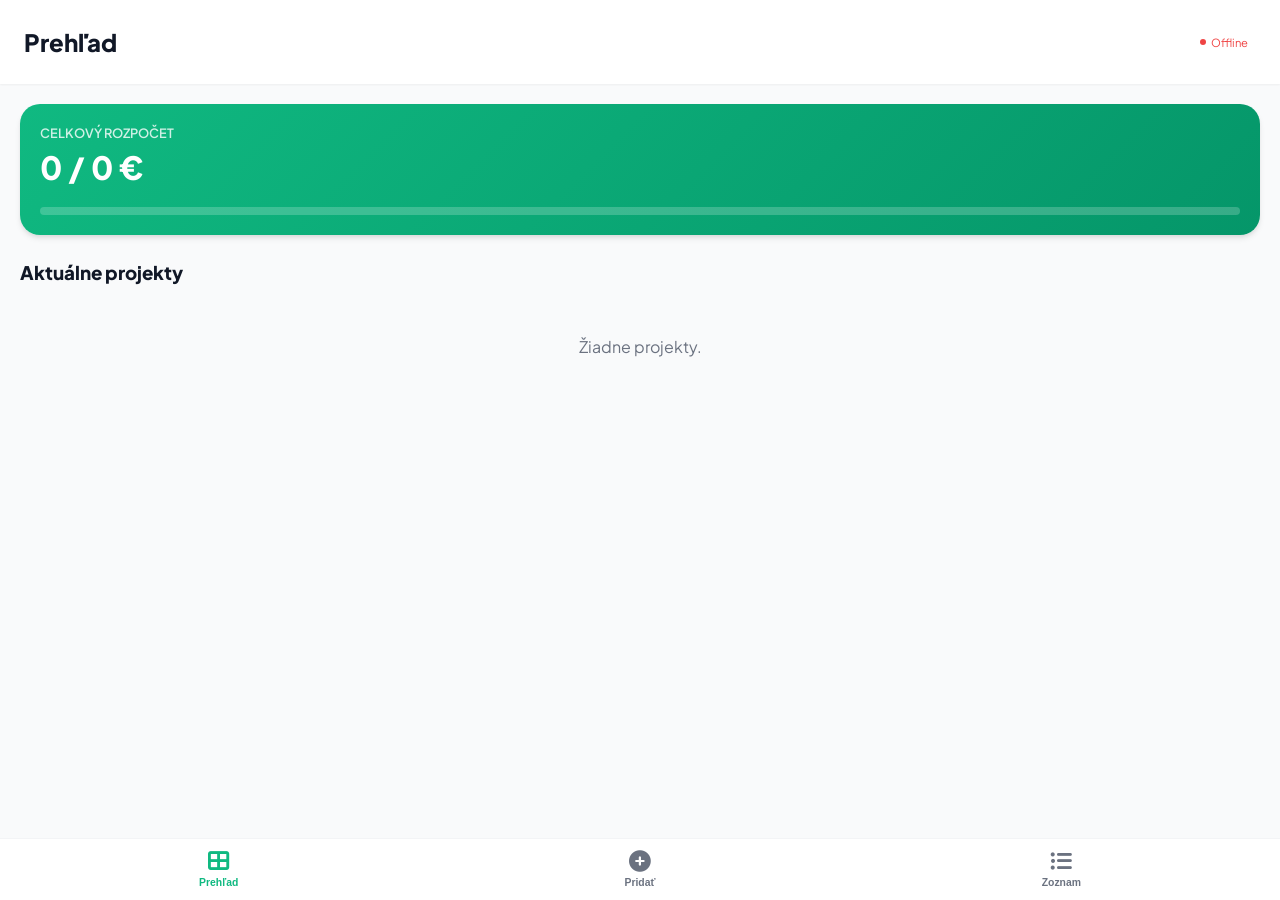
==== mobile/index.html @ d8641b3e "feat: implementácia inteligentnej synchronizácie a pridávanie úloh v mobile" ====
<!DOCTYPE html>
<html lang="sk">
<head>
    <meta charset="UTF-8">
    <meta name="viewport" content="width=device-width, initial-scale=1.0, maximum-scale=1.0, user-scalable=no, viewport-fit=cover">
    <title>ProjectTracker Mobile</title>
    
    <!-- PWA / iOS Meta Tags -->
    <meta name="apple-mobile-web-app-capable" content="yes">
    <meta name="apple-mobile-web-app-status-bar-style" content="black-translucent">
    <meta name="apple-mobile-web-app-title" content="Tracker">
    <link rel="apple-touch-icon" href="icon.svg">
    <link rel="icon" type="image/svg+xml" href="icon.svg">
    <link rel="manifest" href="manifest.json">

    <!-- Styles & Fonts -->
    <link rel="stylesheet" href="https://cdnjs.cloudflare.com/ajax/libs/font-awesome/6.4.0/css/all.min.css">
    <link href="https://fonts.googleapis.com/css2?family=Plus+Jakarta+Sans:wght@400;500;600;700;800&display=swap" rel="stylesheet">
    <link rel="stylesheet" href="styles.css">
</head>
<body>
    <!-- Horná lišta -->
    <header class="mobile-header">
        <h1 id="mobileTitle">Moje projekty</h1>
        <div style="display: flex; align-items: center; gap: 0.5rem;">
            <span id="lastSync" style="font-size: 0.65rem; opacity: 0.7;"></span>
            <button onclick="Store.triggerSync()" style="background: none; border: none; color: white; font-size: 1rem; padding: 0.3rem; cursor: pointer;">
                <i class="fas fa-sync-alt" id="syncIcon"></i>
            </button>
            <div id="connectionStatus" style="font-size: 0.7rem; display: flex; align-items: center; gap: 0.3rem; background: rgba(255,255,255,0.1); padding: 0.2rem 0.5rem; border-radius: 1rem;">
                <span style="display: block; width: 6px; height: 6px; background: #ef4444; border-radius: 50%;"></span> Off
            </div>
        </div>
    </header>

    <!-- Hlavný obsah -->
    <main id="mainArea" class="content-area">
        <!-- Sem sa renderuje obsah -->
    </main>

    <!-- Spodná navigácia -->
    <nav class="bottom-nav">
        <button class="nav-item active" onclick="App.navigate('dashboard')" data-page="dashboard">
            <i class="fas fa-th-large"></i>
            <span>Prehľad</span>
        </button>
        <button class="nav-item" onclick="App.navigate('add')" data-page="add">
            <i class="fas fa-plus-circle"></i>
            <span>Pridať</span>
        </button>
        <button class="nav-item" onclick="App.navigate('projects')" data-page="projects">
            <i class="fas fa-list-ul"></i>
            <span>Zoznam</span>
        </button>
    </nav>

    <!-- Modálne okno pre detaily (vysúvacie zdola) -->
    <div id="bottomSheet" class="bottom-sheet">
        <div class="sheet-handle"></div>
        <div class="sheet-content" id="sheetContent"></div>
    </div>
    <div id="overlay" class="overlay" onclick="App.hideSheet()"></div>

    <!-- Skripty -->
    <script src="./../shared/store.js"></script>
    <script src="./../shared/projects.js"></script>
    <script src="./app.js"></script>
</body>
</html>
---- mobile/styles.css ----
:root {
    --primary: #10b981;
    --primary-dark: #059669;
    --bg-light: #f9fafb;
    --text-dark: #111827;
    --text-muted: #6b7280;
    --white: #ffffff;
    --shadow: 0 4px 6px -1px rgba(0,0,0,0.1), 0 2px 4px -1px rgba(0,0,0,0.06);
    --border-radius: 1.25rem;
}

* {
    box-sizing: border-box;
    margin: 0;
    padding: 0;
    -webkit-tap-highlight-color: transparent;
}

body {
    font-family: 'Plus Jakarta Sans', sans-serif;
    background-color: var(--bg-light);
    color: var(--text-dark);
    line-height: 1.5;
    overflow-x: hidden;
    height: 100vh;
    display: flex;
    flex-direction: column;
}

/* Header */
.mobile-header {
    background-color: var(--white);
    padding: 1.5rem;
    padding-top: calc(1.5rem + env(safe-area-inset-top));
    display: flex;
    justify-content: space-between;
    align-items: center;
    box-shadow: 0 1px 2px rgba(0,0,0,0.05);
}

.mobile-header h1 {
    font-size: 1.5rem;
    font-weight: 800;
}

#syncBtn {
    background: #f3f4f6;
    border: none;
    width: 2.5rem;
    height: 2.5rem;
    border-radius: 50%;
    color: var(--text-dark);
    font-size: 1.1rem;
}

/* Content Area */
.content-area {
    flex: 1;
    overflow-y: auto;
    padding: 1.25rem;
    padding-bottom: calc(5rem + env(safe-area-inset-bottom));
}

/* Bottom Nav */
.bottom-nav {
    position: fixed;
    bottom: 0;
    left: 0;
    right: 0;
    background-color: rgba(255,255,255,0.9);
    backdrop-filter: blur(10px);
    -webkit-backdrop-filter: blur(10px);
    display: flex;
    justify-content: space-around;
    padding: 0.75rem 0.5rem;
    padding-bottom: calc(0.75rem + env(safe-area-inset-bottom));
    border-top: 1px solid #f3f4f6;
    z-index: 100;
}

.nav-item {
    background: none;
    border: none;
    display: flex;
    flex-direction: column;
    align-items: center;
    gap: 0.25rem;
    color: var(--text-muted);
    font-size: 0.65rem;
    font-weight: 600;
    flex: 1;
}

.nav-item i {
    font-size: 1.35rem;
}

.nav-item.active {
    color: var(--primary);
}

/* Cards */
.m-card {
    background: var(--white);
    padding: 1.25rem;
    border-radius: var(--border-radius);
    box-shadow: var(--shadow);
    margin-bottom: 1rem;
}

.m-project-title {
    font-size: 1.1rem;
    font-weight: 700;
}

.m-badge {
    padding: 0.25rem 0.75rem;
    border-radius: 2rem;
    font-size: 0.7rem;
    font-weight: 700;
    background: #ecfdf5;
    color: var(--primary);
}

/* Form Elements */
.m-input {
    width: 100%;
    padding: 1rem;
    border: 1px solid #e5e7eb;
    border-radius: 1rem;
    margin-bottom: 1rem;
    font-size: 1rem;
    font-family: inherit;
    background: var(--white);
}

.m-btn {
    width: 100%;
    padding: 1rem;
    border: none;
    border-radius: 1rem;
    background: var(--primary);
    color: var(--white);
    font-weight: 700;
    font-size: 1rem;
}

/* Bottom Sheet */
.bottom-sheet {
    position: fixed;
    bottom: 0;
    left: 0;
    right: 0;
    background: var(--white);
    border-radius: 2rem 2rem 0 0;
    z-index: 1000;
    transform: translateY(100%);
    transition: transform 0.3s ease-out;
    padding: 1.5rem;
    padding-bottom: calc(2rem + env(safe-area-inset-bottom));
    max-height: 90vh;
    overflow-y: auto;
}

.bottom-sheet.active {
    transform: translateY(0);
}

.sheet-handle {
    width: 2.5rem;
    height: 0.25rem;
    background: #e5e7eb;
    border-radius: 2px;
    margin: 0 auto 1.5rem;
}

.overlay {
    position: fixed;
    top: 0;
    left: 0;
    right: 0;
    bottom: 0;
    background: rgba(0,0,0,0.5);
    z-index: 900;
    display: none;
}

.overlay.active {
    display: block;
}

/* Phase Row (Mobile) */
.m-phase {
    background: #f9fafb;
    padding: 1rem;
    border-radius: 1rem;
    margin-bottom: 0.75rem;
}

.m-task {
    display: flex;
    align-items: center;
    gap: 0.75rem;
    padding: 0.75rem 0;
    border-bottom: 1px solid #f3f4f6;
}

.m-task:last-child {
    border-bottom: none;
}

.m-task input[type="checkbox"] {
    width: 1.25rem;
    height: 1.25rem;
    accent-color: var(--primary);
}
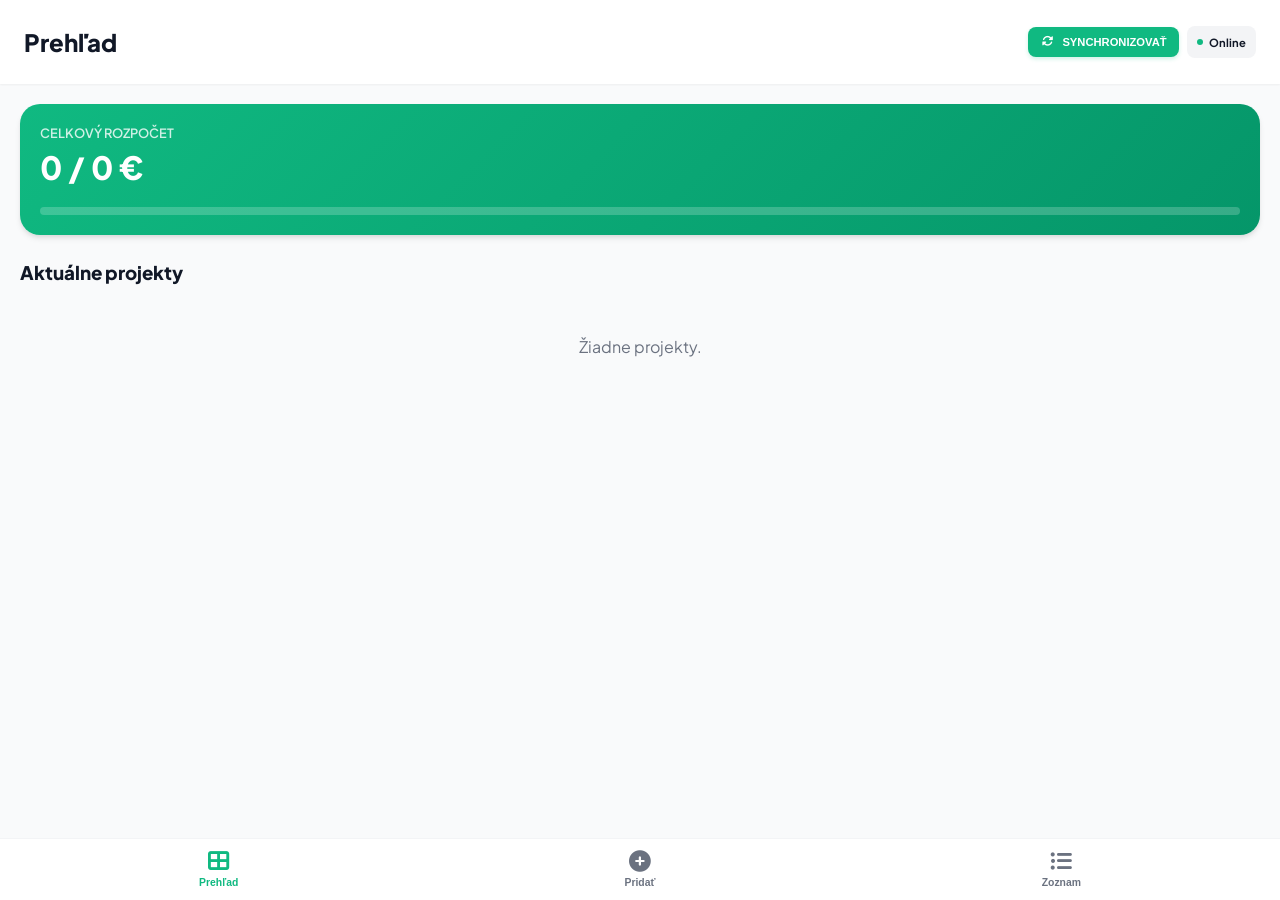
==== commit f269dd4c: "feat: inicializácia projektu pre GitHub Pages PWA (Project Tracker 2)" ====
--- a/mobile/index.html
+++ b/mobile/index.html
@@ -9,9 +9,15 @@
     <meta name="apple-mobile-web-app-capable" content="yes">
     <meta name="apple-mobile-web-app-status-bar-style" content="black-translucent">
     <meta name="apple-mobile-web-app-title" content="Tracker">
-    <link rel="apple-touch-icon" href="icon.svg">
+    <meta name="mobile-web-app-capable" content="yes">
+    <meta name="apple-touch-fullscreen" content="yes">
+    <meta name="format-detection" content="telephone=no">
+    <link rel="apple-touch-icon" href="icon.png">
+    <link rel="apple-touch-icon" sizes="180x180" href="icon.png">
+    <link rel="icon" type="image/png" sizes="32x32" href="icon.png">
     <link rel="icon" type="image/svg+xml" href="icon.svg">
     <link rel="manifest" href="manifest.json">
+    <meta name="theme-color" content="#10b981">
 
     <!-- Styles & Fonts -->
     <link rel="stylesheet" href="https://cdnjs.cloudflare.com/ajax/libs/font-awesome/6.4.0/css/all.min.css">
@@ -22,13 +28,14 @@
     <!-- Horná lišta -->
     <header class="mobile-header">
         <h1 id="mobileTitle">Moje projekty</h1>
-        <div style="display: flex; align-items: center; gap: 0.5rem;">
-            <span id="lastSync" style="font-size: 0.65rem; opacity: 0.7;"></span>
-            <button onclick="Store.triggerSync()" style="background: none; border: none; color: white; font-size: 1rem; padding: 0.3rem; cursor: pointer;">
+        <div style="display: flex; align-items: center; gap: 0.5rem; flex-wrap: nowrap;">
+            <button id="syncNowBtn" onclick="App.syncNow()" class="m-sync-button-compact">
                 <i class="fas fa-sync-alt" id="syncIcon"></i>
+                <span>SYNCHRONIZOVAŤ</span>
             </button>
-            <div id="connectionStatus" style="font-size: 0.7rem; display: flex; align-items: center; gap: 0.3rem; background: rgba(255,255,255,0.1); padding: 0.2rem 0.5rem; border-radius: 1rem;">
-                <span style="display: block; width: 6px; height: 6px; background: #ef4444; border-radius: 50%;"></span> Off
+            <div id="connectionStatus" class="m-status-pill">
+                <span id="statusDot" style="display: block; width: 6px; height: 6px; background: #ef4444; border-radius: 50%;"></span>
+                <span id="statusText">Off</span>
             </div>
         </div>
     </header>
@@ -64,6 +71,8 @@
     <!-- Skripty -->
     <script src="./../shared/store.js"></script>
     <script src="./../shared/projects.js"></script>
+    <script src="./../shared/ui-helpers.js"></script>
+    <script src="./../shared/task-helpers.js"></script>
     <script src="./app.js"></script>
 </body>
 </html>
--- a/mobile/styles.css
+++ b/mobile/styles.css
@@ -43,15 +43,51 @@
     font-weight: 800;
 }
 
-#syncBtn {
+.m-sync-button-compact {
+    border: none;
+    display: inline-flex;
+    align-items: center;
+    justify-content: center;
+    gap: 0.5rem;
+    background: var(--primary);
+    color: var(--white);
+    border-radius: 0.5rem;
+    padding: 0.5rem 0.75rem;
+    font-size: 0.7rem;
+    font-weight: 800;
+    cursor: pointer;
+    box-shadow: 0 2px 4px rgba(16, 185, 129, 0.2);
+    min-width: 130px; /* Zabezpečí stálu šírku pri točení */
+}
+
+.m-sync-button-compact i {
+    display: inline-flex;
+    align-items: center;
+    justify-content: center;
+    width: 14px;
+    height: 14px;
+    line-height: 1;
+    text-align: center;
+    transform-origin: center center;
+}
+
+.m-sync-button-compact:active {
+    background: var(--primary-dark);
+}
+
+.m-status-pill {
+    font-size: 0.7rem;
+    font-weight: 700;
+    display: flex;
+    align-items: center;
+    gap: 0.35rem;
     background: #f3f4f6;
-    border: none;
-    width: 2.5rem;
-    height: 2.5rem;
-    border-radius: 50%;
+    padding: 0.5rem 0.65rem;
+    border-radius: 0.5rem;
     color: var(--text-dark);
-    font-size: 1.1rem;
-}
+}
+
+/* Odstránené staré štýly .m-sync-button */
 
 /* Content Area */
 .content-area {
